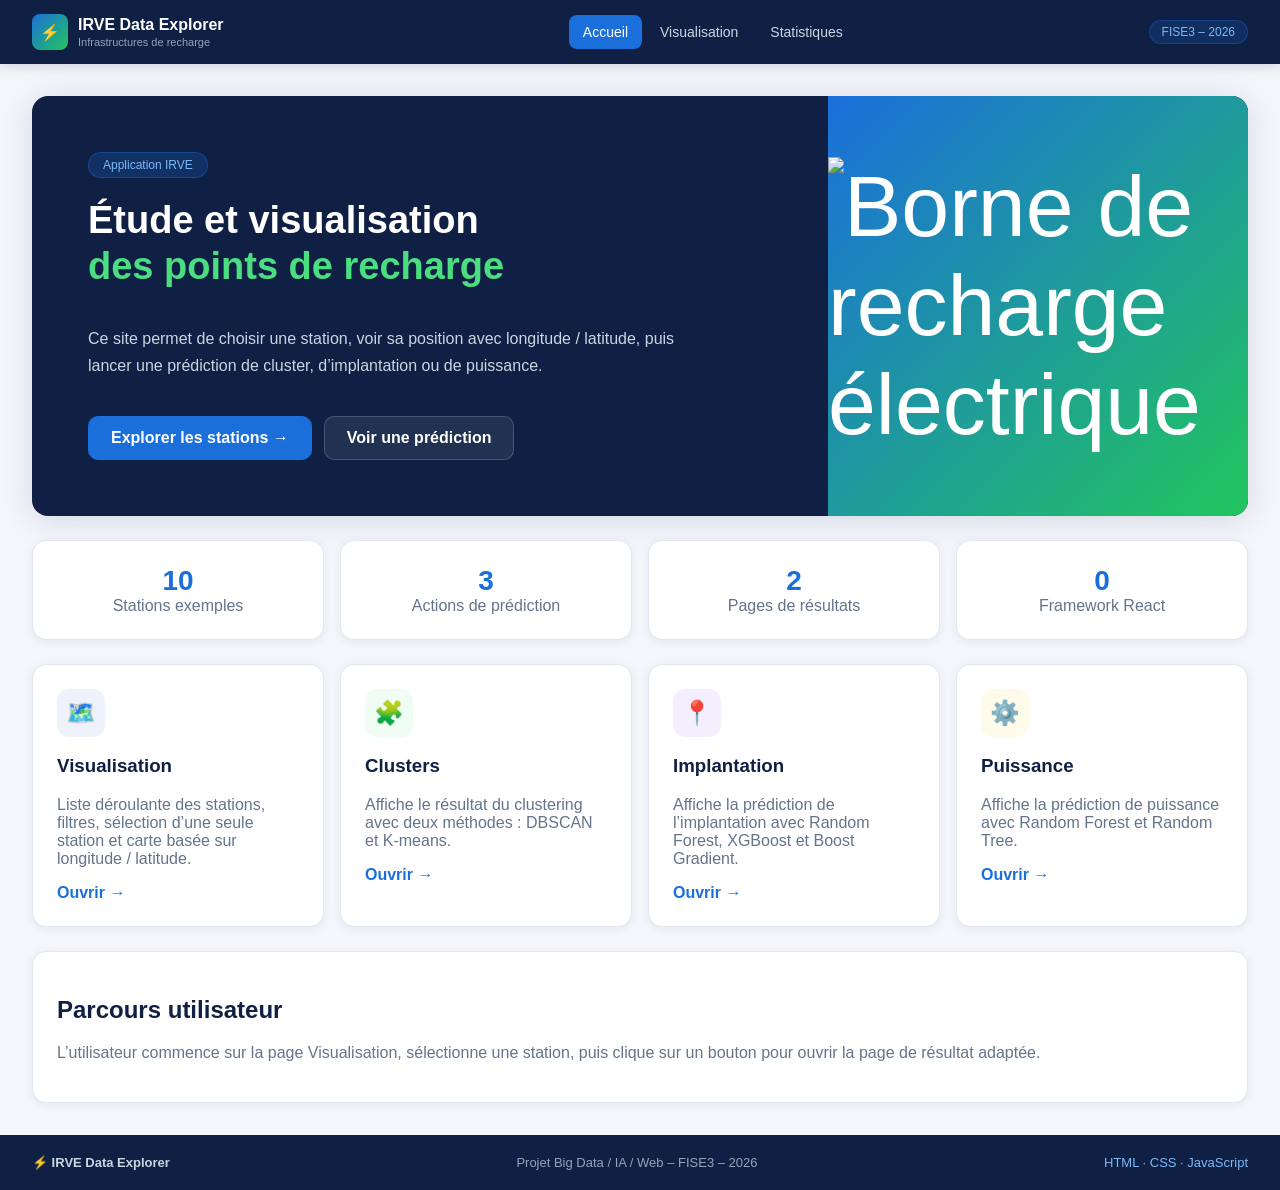
==== index.html @ 51cb9d30 "Add files to git" ====
<!DOCTYPE html>
<html lang="fr">

<head>
  <meta charset="UTF-8">
  <meta name="viewport" content="width=device-width, initial-scale=1.0">
  <title>Accueil - IRVE Data Explorer</title>
  <link rel="stylesheet" href="assets/css/style.css">
</head>

<body>
  <header class="site-header">
    <div class="header-inner">
      <a class="logo" href="index.html">
        <span class="logo-icon">⚡</span>
        <span>
          <strong>IRVE Data Explorer</strong>
          <small>Infrastructures de recharge</small>
        </span>
      </a>

      <button class="menu-button" id="menuButton" type="button">☰</button>

      <nav class="nav" id="mainNav">
        <a class="active" href="index.html">Accueil</a>
        <a href="visualisation.html">Visualisation</a>
        <a href="stats.html">Statistiques</a>
      </nav>

      <span class="header-badge">FISE3 – 2026</span>
    </div>
  </header>

  <main class="container">
    <section class="hero">
      <div class="hero-text">
        <span class="pill">Application IRVE</span>
        <h1>Étude et visualisation<br><span>des points de recharge</span></h1>
        <p>
          Ce site permet de choisir une station, voir sa position avec longitude / latitude,
          puis lancer une prédiction de cluster, d’implantation ou de puissance.
        </p>
        <div class="hero-actions">
          <a class="btn primary" href="visualisation.html">Explorer les stations →</a>
          <a class="btn secondary" href="prediction.html">Voir une prédiction</a>
        </div>
      </div>
      <div class="hero-image">
        <img src="https://images.unsplash.com/photo-1760538978585-f82dc257ec15?w=900&h=500&fit=crop&auto=format"
          alt="Borne de recharge électrique">
      </div>
    </section>

    <section class="stats-grid">
      <div class="stat-card"><strong>10</strong><span>Stations exemples</span></div>
      <div class="stat-card"><strong>3</strong><span>Actions de prédiction</span></div>
      <div class="stat-card"><strong>2</strong><span>Pages de résultats</span></div>
      <div class="stat-card"><strong>0</strong><span>Framework React</span></div>
    </section>

    <section class="cards-grid">
      <article class="feature-card blue">
        <div class="feature-icon">🗺️</div>
        <h3>Visualisation</h3>
        <p>Liste déroulante des stations, filtres, sélection d’une seule station et carte basée sur longitude /
          latitude.</p>
        <a href="visualisation.html">Ouvrir →</a>
      </article>

      <article class="feature-card green">
        <div class="feature-icon">🧩</div>
        <h3>Clusters</h3>
        <p>Affiche le résultat du clustering avec deux méthodes : DBSCAN et K-means.</p>
        <a href="cluster.html">Ouvrir →</a>
      </article>

      <article class="feature-card purple">
        <div class="feature-icon">📍</div>
        <h3>Implantation</h3>
        <p>Affiche la prédiction de l’implantation avec Random Forest, XGBoost et Boost Gradient.</p>
        <a href="prediction.html?type=implantation">Ouvrir →</a>
      </article>

      <article class="feature-card orange">
        <div class="feature-icon">⚙️</div>
        <h3>Puissance</h3>
        <p>Affiche la prédiction de puissance avec Random Forest et Random Tree.</p>
        <a href="prediction.html?type=puissance">Ouvrir →</a>
      </article>
    </section>

    <section class="info-box">
      <h2>Parcours utilisateur</h2>
      <p>
        L’utilisateur commence sur la page Visualisation, sélectionne une station,
        puis clique sur un bouton pour ouvrir la page de résultat adaptée.
      </p>
    </section>
  </main>

  <footer class="site-footer">
    <div class="footer-inner">
      <span><strong>⚡ IRVE Data Explorer</strong></span>
      <span>Projet Big Data / IA / Web – FISE3 – 2026</span>
      <span class="footer-tags">HTML · CSS · JavaScript</span>
    </div>
  </footer>

  <script src="assets/js/data.js"></script>
  <script src="assets/js/script.js"></script>
</body>

</html>
---- assets/css/style.css ----
/*
  Projet IRVE sans React et sans framework.
  Niveau débutant / moyen : HTML + CSS + JavaScript classique.
*/

:root {
  --dark: #0F2044;
  --blue: #1B6FDB;
  --green: #22C55E;
  --orange: #F59E0B;
  --purple: #8B5CF6;
  --red: #EF4444;
  --background: #F4F6FB;
  --text: #0F2044;
  --muted: #64748B;
  --border: #E2E8F0;
  --card: #FFFFFF;
}

* {
  box-sizing: border-box;
}

body {
  margin: 0;
  font-family: Arial, Helvetica, sans-serif;
  background: var(--background);
  color: var(--text);
}

a {
  text-decoration: none;
  color: inherit;
}

.site-header {
  background: var(--dark);
  color: white;
  position: sticky;
  top: 0;
  z-index: 100;
  box-shadow: 0 2px 12px rgba(15, 32, 68, 0.18);
}

.header-inner {
  max-width: 1440px;
  margin: auto;
  min-height: 64px;
  padding: 0 32px;
  display: flex;
  align-items: center;
  gap: 24px;
}

.logo {
  display: flex;
  align-items: center;
  gap: 10px;
  min-width: 245px;
}

.logo-icon {
  width: 36px;
  height: 36px;
  border-radius: 8px;
  background: linear-gradient(135deg, var(--blue), var(--green));
  display: flex;
  align-items: center;
  justify-content: center;
}

.logo small {
  display: block;
  color: #94A3B8;
  font-size: 11px;
  margin-top: 2px;
}

.nav {
  flex: 1;
  display: flex;
  justify-content: center;
  gap: 4px;
}

.nav a {
  padding: 9px 14px;
  border-radius: 8px;
  color: #CBD5E1;
  font-size: 14px;
}

.nav a:hover,
.nav a.active {
  background: var(--blue);
  color: white;
}

.header-badge {
  background: rgba(27, 111, 219, 0.18);
  color: #7DB8F7;
  border: 1px solid rgba(27, 111, 219, 0.35);
  border-radius: 20px;
  padding: 4px 12px;
  font-size: 12px;
  white-space: nowrap;
}

.menu-button {
  display: none;
  border: none;
  background: var(--blue);
  color: white;
  padding: 8px 12px;
  border-radius: 8px;
  cursor: pointer;
}

.container {
  max-width: 1440px;
  margin: auto;
  padding: 32px;
  min-height: calc(100vh - 128px);
}

.site-footer {
  background: var(--dark);
  color: #94A3B8;
  padding: 20px 32px;
}

.footer-inner {
  max-width: 1440px;
  margin: auto;
  display: flex;
  justify-content: space-between;
  align-items: center;
  gap: 16px;
  font-size: 13px;
}

.footer-inner strong {
  color: #CBD5E1;
}

.footer-tags {
  color: #7DB8F7;
}

.hero {
  background: var(--dark);
  border-radius: 16px;
  overflow: hidden;
  display: grid;
  grid-template-columns: 1fr 420px;
  min-height: 370px;
  box-shadow: 0 4px 32px rgba(15, 32, 68, 0.14);
}

.hero-text {
  padding: 56px;
  display: flex;
  flex-direction: column;
  justify-content: center;
  gap: 20px;
}

.pill {
  display: inline-block;
  width: fit-content;
  color: #7DB8F7;
  background: rgba(27, 111, 219, 0.22);
  border: 1px solid rgba(27, 111, 219, 0.4);
  border-radius: 20px;
  padding: 5px 14px;
  font-size: 12px;
}

.hero h1 {
  margin: 0;
  color: white;
  font-size: 38px;
  line-height: 1.2;
}

.hero h1 span {
  color: #4ADE80;
}

.hero p {
  color: #CBD5E1;
  line-height: 1.7;
  max-width: 620px;
}

.hero-image {
  background: linear-gradient(135deg, #1B6FDB, #22C55E);
  display: flex;
  align-items: center;
  justify-content: center;
  color: white;
  font-size: 86px;
}

.hero-actions {
  display: flex;
  gap: 12px;
  flex-wrap: wrap;
}

.btn {
  display: inline-block;
  border: 1px solid var(--border);
  border-radius: 10px;
  padding: 12px 22px;
  font-weight: bold;
  cursor: pointer;
  background: white;
  text-align: center;
}

.btn.primary {
  background: var(--blue);
  color: white;
  border-color: var(--blue);
}

.btn.secondary {
  background: rgba(255, 255, 255, 0.08);
  color: white;
  border-color: rgba(255, 255, 255, 0.18);
}

.btn.small {
  padding: 9px 14px;
  color: var(--text);
  background: #F8FAFC;
}

.btn.small:hover,
.btn.small.active {
  background: var(--blue);
  color: white;
  border-color: var(--blue);
}

.stats-grid,
.cards-grid,
.result-grid,
.kpi-grid {
  display: grid;
  gap: 16px;
}

.stats-grid,
.cards-grid {
  grid-template-columns: repeat(4, 1fr);
  margin-top: 24px;
}

.stat-card,
.feature-card,
.panel,
.info-box,
.result-card,
.method-card,
.sub-panel {
  background: white;
  border: 1px solid var(--border);
  border-radius: 14px;
  box-shadow: 0 2px 10px rgba(15, 32, 68, 0.07);
}

.stat-card {
  padding: 24px;
  text-align: center;
}

.stat-card strong {
  display: block;
  font-size: 28px;
  color: var(--blue);
}

.stat-card span,
.feature-card p,
.page-heading p,
.panel-note,
.info-box p,
.result-card p,
.method-card p,
.method-card small,
.sub-panel p {
  color: var(--muted);
}

.section-title {
  margin: 40px 0 18px;
  text-align: center;
}

.section-title h2,
.page-heading h1 {
  margin: 0;
}

.feature-card {
  padding: 24px;
}

.feature-icon {
  width: 48px;
  height: 48px;
  display: flex;
  align-items: center;
  justify-content: center;
  font-size: 24px;
  border-radius: 12px;
  margin-bottom: 16px;
}

.feature-card.blue .feature-icon { background: #EEF3FB; color: var(--blue); }
.feature-card.green .feature-icon { background: #F0FDF4; color: var(--green); }
.feature-card.orange .feature-icon { background: #FFFBEB; color: var(--orange); }
.feature-card.purple .feature-icon { background: #F3EFFE; color: var(--purple); }

.feature-card a {
  color: var(--blue);
  font-weight: bold;
}

.info-box {
  padding: 24px;
  margin-top: 24px;
}

.page-heading {
  margin-bottom: 24px;
}

select,
input {
  border: 1px solid var(--border);
  border-radius: 8px;
  padding: 10px 12px;
  background: #F8FAFC;
  color: var(--text);
  font-size: 14px;
}

.filter-bar {
  background: white;
  border: 1px solid var(--border);
  border-radius: 12px;
  padding: 16px;
  display: flex;
  gap: 12px;
  margin-bottom: 20px;
}

.filter-bar input {
  flex: 1;
}

.two-columns,
.visualisation-layout,
.page-layout {
  display: grid;
  grid-template-columns: 1fr 1fr;
  gap: 20px;
}

.panel {
  padding: 20px;
}

.panel-header {
  display: flex;
  justify-content: space-between;
  align-items: flex-start;
  gap: 16px;
  margin-bottom: 16px;
}

.panel h2,
.panel-header h2 {
  margin: 0 0 8px;
  font-size: 18px;
}

.panel-header h2 {
  margin: 0 0 4px;
}

.panel-note {
  margin: 0;
  font-size: 13px;
}

.badge {
  display: inline-block;
  padding: 4px 8px;
  border-radius: 999px;
  font-size: 12px;
  font-weight: bold;
}

.badge.blue { background: #EEF3FB; color: var(--blue); }
.badge.green { background: #F0FDF4; color: #16A34A; }
.badge.orange { background: #FFF5E9; color: #D97706; }
.badge.purple { background: #F3EFFE; color: #7C3AED; }
.badge.dark { background: #E2E8F0; color: var(--dark); }

.station-list {
  display: grid;
  gap: 10px;
  max-height: 455px;
  overflow-y: auto;
  padding-right: 6px;
}

.station-choice {
  display: flex;
  gap: 12px;
  align-items: flex-start;
  padding: 12px;
  border: 1px solid var(--border);
  border-radius: 12px;
  background: #F8FAFC;
  cursor: pointer;
}

.station-choice:hover,
.station-choice.selected {
  border-color: var(--blue);
  background: #EEF3FB;
}

.station-choice input {
  margin-top: 6px;
}

.station-content {
  display: grid;
  gap: 6px;
}

.station-content small {
  color: var(--muted);
}

.prediction-actions {
  display: grid;
  grid-template-columns: repeat(3, 1fr);
  gap: 10px;
  margin-top: 16px;
}

.map-zone {
  min-height: 610px;
}

.leaflet-map {
  height: 520px;
  width: 100%;
  border-radius: 12px;
  border: 1px solid #EEF2F7;
  overflow: hidden;
  background: #EEF3FB;
}

.leaflet-popup-content {
  font-family: Arial, Helvetica, sans-serif;
  font-size: 13px;
  color: var(--text);
}

.leaflet-popup-content strong {
  color: var(--dark);
}

.leaflet-popup-content p {
  margin: 6px 0;
}

.leaflet-popup-content ul {
  margin: 8px 0 0;
  padding-left: 18px;
}

.france-map {
  position: relative;
  min-height: 520px;
  background: linear-gradient(180deg, #F8FAFC, #EEF3FB);
  border-radius: 12px;
  overflow: hidden;
  border: 1px solid #EEF2F7;
}

.map-shape {
  position: absolute;
  top: 10%;
  left: 16%;
  width: 68%;
  height: 80%;
  background: #DDE8F8;
  clip-path: polygon(49% 0%, 66% 8%, 76% 22%, 91% 35%, 84% 54%, 92% 70%, 71% 89%, 52% 100%, 34% 91%, 18% 78%, 10% 55%, 0% 39%, 17% 22%, 28% 7%);
  border: 3px solid white;
  box-shadow: inset 0 0 0 1px rgba(27, 111, 219, 0.12);
}

.map-marker {
  position: absolute;
  transform: translate(-50%, -50%);
  border: 2px solid white;
  background: var(--blue);
  color: white;
  border-radius: 999px;
  width: 28px;
  height: 28px;
  cursor: pointer;
  box-shadow: 0 4px 10px rgba(27, 111, 219, 0.35);
  font-size: 13px;
}

.map-marker:hover,
.map-marker.selected {
  background: var(--orange);
  transform: translate(-50%, -50%) scale(1.15);
}

.map-popup {
  display: none;
  position: absolute;
  right: 16px;
  bottom: 16px;
  width: 280px;
  background: white;
  border: 1px solid var(--border);
  border-radius: 12px;
  padding: 16px;
  box-shadow: 0 10px 30px rgba(15, 32, 68, 0.2);
  z-index: 10;
}

.map-popup.show {
  display: block;
}

.map-popup h3 {
  margin: 0 24px 6px 0;
}

.map-popup p,
.map-popup li {
  font-size: 13px;
  color: var(--muted);
}

.map-popup ul {
  padding-left: 18px;
  margin-bottom: 0;
}

#closePopup {
  position: absolute;
  top: 8px;
  right: 8px;
  border: none;
  background: #F1F5F9;
  border-radius: 50%;
  width: 24px;
  height: 24px;
  cursor: pointer;
}

.map-legend {
  display: flex;
  gap: 12px;
  flex-wrap: wrap;
  margin-top: 12px;
  color: var(--muted);
  font-size: 13px;
}

.method-card,
.sub-panel,
.result-card {
  padding: 20px;
}

.method-card h3,
.sub-panel h3,
.result-card h3 {
  margin-top: 0;
}

.method-card strong {
  display: block;
  color: var(--blue);
  font-size: 22px;
  margin: 12px 0 6px;
}

.method-card.green strong { color: var(--green); }
.method-card.orange strong { color: var(--orange); }
.method-card.purple strong { color: var(--purple); }

.result-grid.two-cards {
  grid-template-columns: repeat(2, 1fr);
}

.method-list,
.score-list,
.station-summary {
  display: grid;
  gap: 12px;
}

.method-list div,
.score-list p,
.station-summary p {
  margin: 0;
  display: flex;
  justify-content: space-between;
  align-items: center;
  gap: 12px;
  border-bottom: 1px solid #EEF2F7;
  padding-bottom: 10px;
}

.method-list span,
.score-list span,
.station-summary span {
  color: var(--muted);
}

.main-result {
  background: #EEF3FB;
  border-radius: 14px;
  padding: 24px;
  text-align: center;
  margin-bottom: 16px;
}

.main-result strong {
  display: block;
  color: var(--blue);
  font-size: 30px;
  margin-top: 8px;
}

.note-simple {
  margin-top: 16px;
  padding: 14px;
  background: #F8FAFC;
  border: 1px solid var(--border);
  border-radius: 10px;
  color: var(--muted);
  font-size: 13px;
}

@media (max-width: 1050px) {
  .hero,
  .two-columns,
  .visualisation-layout,
  .page-layout,
  .result-grid.two-cards {
    grid-template-columns: 1fr;
  }

  .stats-grid,
  .cards-grid {
    grid-template-columns: repeat(2, 1fr);
  }

  .hero-image {
    display: none;
  }

  .footer-inner {
    flex-direction: column;
    text-align: center;
  }
}

@media (max-width: 780px) {
  .header-inner {
    padding: 12px 16px;
    flex-wrap: wrap;
  }

  .menu-button {
    display: block;
    margin-left: auto;
  }

  .nav {
    display: none;
    width: 100%;
    flex-direction: column;
    order: 4;
  }

  .nav.open {
    display: flex;
  }

  .header-badge {
    display: none;
  }

  .container {
    padding: 20px 16px;
  }

  .hero-text {
    padding: 32px 24px;
  }

  .hero h1 {
    font-size: 30px;
  }

  .filter-bar,
  .prediction-actions {
    grid-template-columns: 1fr;
    flex-direction: column;
  }

  .filter-bar input,
  .filter-bar select,
  .filter-bar button,
  .prediction-actions .btn {
    width: 100%;
  }

  .stats-grid,
  .cards-grid {
    grid-template-columns: 1fr;
  }
}

/* Page stats.html : statistiques simples par département */
.stats-filter-bar {
  align-items: end;
}

.simple-label {
  display: grid;
  gap: 6px;
  font-weight: bold;
  color: var(--text);
  min-width: 260px;
}

.stats-kpi-grid {
  display: grid;
  grid-template-columns: repeat(6, 1fr);
  gap: 16px;
  margin-bottom: 20px;
}

.stats-kpi-grid .stat-card {
  padding: 18px;
}

.stats-kpi-grid .stat-card strong {
  font-size: 24px;
}

.stats-panel-grid {
  display: grid;
  grid-template-columns: 1.4fr 1fr;
  gap: 20px;
  margin-top: 20px;
}

.bottom-panels {
  grid-template-columns: 1fr 1fr;
}

.simple-bars {
  display: grid;
  gap: 12px;
}

.stat-bar-row {
  display: grid;
  grid-template-columns: 170px 1fr 70px;
  align-items: center;
  gap: 12px;
  font-size: 13px;
}

.stat-bar-name {
  font-weight: bold;
  white-space: nowrap;
  overflow: hidden;
  text-overflow: ellipsis;
}

.stat-bar-track,
.progress-track {
  height: 12px;
  background: #EEF2F7;
  border-radius: 999px;
  overflow: hidden;
}

.stat-bar-fill,
.progress-fill {
  display: block;
  height: 100%;
  background: var(--blue);
  border-radius: 999px;
}

.progress-list {
  display: grid;
  gap: 14px;
}

.progress-row {
  display: grid;
  grid-template-columns: 120px 1fr 60px;
  align-items: center;
  gap: 12px;
  font-size: 13px;
}

.progress-row strong {
  color: var(--text);
}

.progress-fill.green { background: var(--green); }
.progress-fill.orange { background: var(--orange); }
.progress-fill.purple { background: var(--purple); }

.big-summary strong {
  text-align: right;
}

.stats-table-panel {
  margin-top: 20px;
}

.table-wrapper {
  overflow-x: auto;
}

.stats-table {
  width: 100%;
  border-collapse: collapse;
  font-size: 13px;
}

.stats-table th,
.stats-table td {
  padding: 12px 10px;
  border-bottom: 1px solid #EEF2F7;
  text-align: left;
  white-space: nowrap;
}

.stats-table th {
  color: var(--muted);
  background: #F8FAFC;
}

@media (max-width: 1050px) {
  .stats-kpi-grid {
    grid-template-columns: repeat(3, 1fr);
  }

  .stats-panel-grid,
  .bottom-panels {
    grid-template-columns: 1fr;
  }
}

@media (max-width: 780px) {
  .stats-kpi-grid {
    grid-template-columns: 1fr;
  }

  .simple-label {
    min-width: 100%;
  }

  .stat-bar-row,
  .progress-row {
    grid-template-columns: 1fr;
  }
}
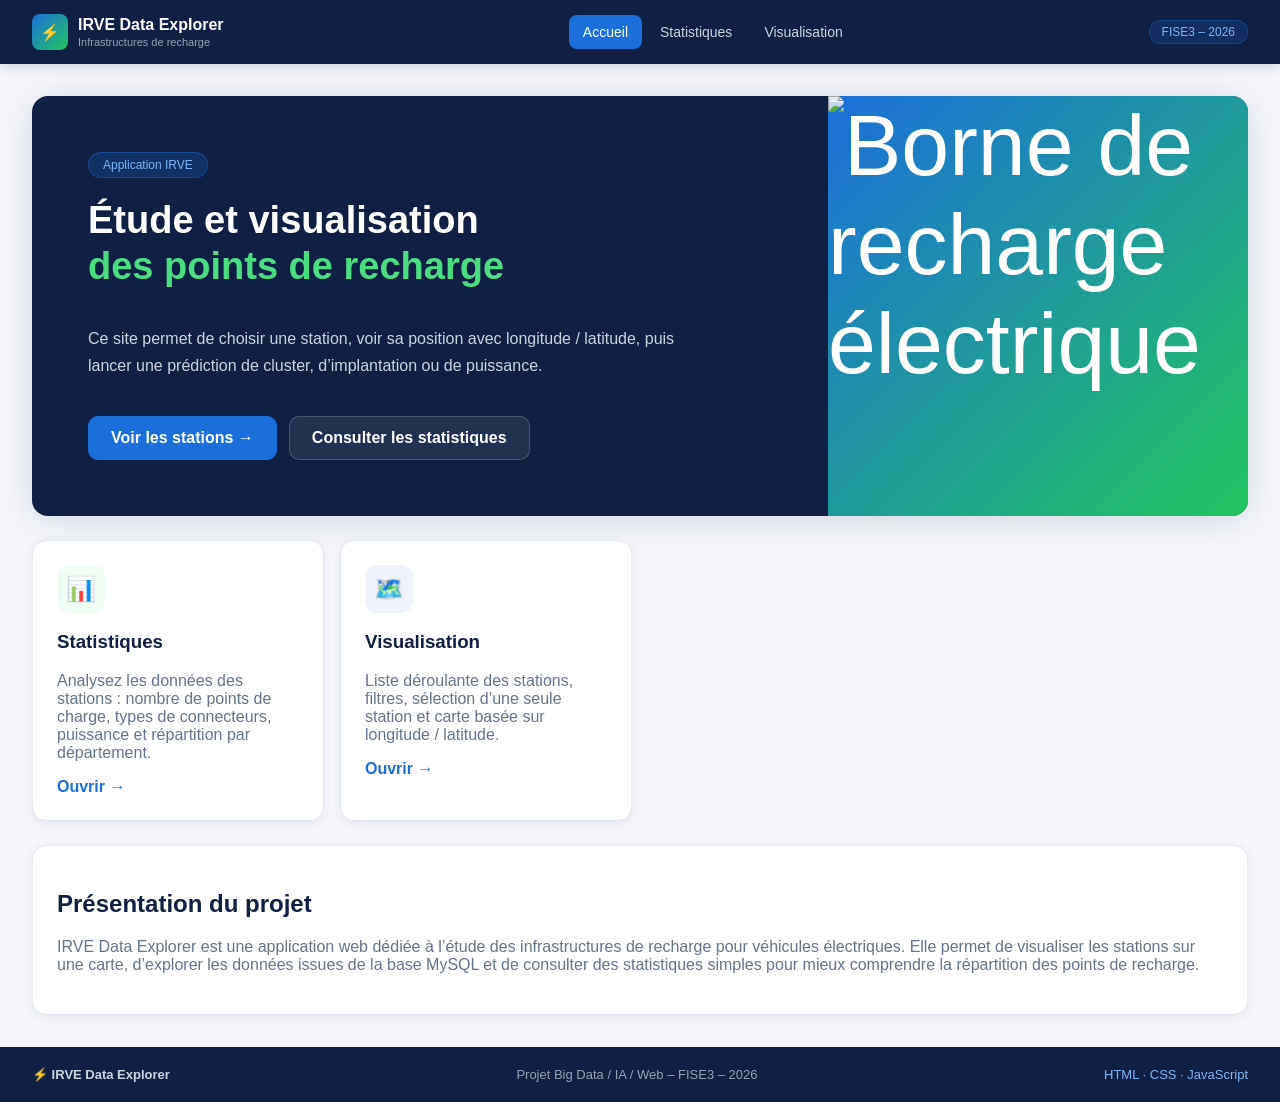
==== commit 2e446f04: "encore modif" ====
--- a/index.html
+++ b/index.html
@@ -23,8 +23,8 @@
 
       <nav class="nav" id="mainNav">
         <a class="active" href="index.html">Accueil</a>
+        <a href="stats.html">Statistiques</a>
         <a href="visualisation.html">Visualisation</a>
-        <a href="stats.html">Statistiques</a>
       </nav>
 
       <span class="header-badge">FISE3 – 2026</span>
@@ -41,8 +41,8 @@
           puis lancer une prédiction de cluster, d’implantation ou de puissance.
         </p>
         <div class="hero-actions">
-          <a class="btn primary" href="visualisation.html">Explorer les stations →</a>
-          <a class="btn secondary" href="prediction.html">Voir une prédiction</a>
+          <a class="btn primary" href="visualisation.html">Voir les stations →</a>
+          <a class="btn secondary" href="stats.html">Consulter les statistiques</a>
         </div>
       </div>
       <div class="hero-image">
@@ -51,14 +51,17 @@
       </div>
     </section>
 
-    <section class="stats-grid">
-      <div class="stat-card"><strong>10</strong><span>Stations exemples</span></div>
-      <div class="stat-card"><strong>3</strong><span>Actions de prédiction</span></div>
-      <div class="stat-card"><strong>2</strong><span>Pages de résultats</span></div>
-      <div class="stat-card"><strong>0</strong><span>Framework React</span></div>
-    </section>
-
     <section class="cards-grid">
+      <article class="feature-card green">
+        <div class="feature-icon">📊</div>
+        <h3>Statistiques</h3>
+        <p>
+          Analysez les données des stations : nombre de points de charge,
+          types de connecteurs, puissance et répartition par département.
+        </p>
+        <a href="stats.html">Ouvrir →</a>
+      </article>
+      
       <article class="feature-card blue">
         <div class="feature-icon">🗺️</div>
         <h3>Visualisation</h3>
@@ -66,34 +69,15 @@
           latitude.</p>
         <a href="visualisation.html">Ouvrir →</a>
       </article>
-
-      <article class="feature-card green">
-        <div class="feature-icon">🧩</div>
-        <h3>Clusters</h3>
-        <p>Affiche le résultat du clustering avec deux méthodes : DBSCAN et K-means.</p>
-        <a href="cluster.html">Ouvrir →</a>
-      </article>
-
-      <article class="feature-card purple">
-        <div class="feature-icon">📍</div>
-        <h3>Implantation</h3>
-        <p>Affiche la prédiction de l’implantation avec Random Forest, XGBoost et Boost Gradient.</p>
-        <a href="prediction.html?type=implantation">Ouvrir →</a>
-      </article>
-
-      <article class="feature-card orange">
-        <div class="feature-icon">⚙️</div>
-        <h3>Puissance</h3>
-        <p>Affiche la prédiction de puissance avec Random Forest et Random Tree.</p>
-        <a href="prediction.html?type=puissance">Ouvrir →</a>
-      </article>
     </section>
 
     <section class="info-box">
-      <h2>Parcours utilisateur</h2>
+      <h2>Présentation du projet</h2>
       <p>
-        L’utilisateur commence sur la page Visualisation, sélectionne une station,
-        puis clique sur un bouton pour ouvrir la page de résultat adaptée.
+        IRVE Data Explorer est une application web dédiée à l’étude des infrastructures
+        de recharge pour véhicules électriques. Elle permet de visualiser les stations
+        sur une carte, d’explorer les données issues de la base MySQL et de consulter
+        des statistiques simples pour mieux comprendre la répartition des points de recharge.
       </p>
     </section>
   </main>
--- a/assets/css/style.css
+++ b/assets/css/style.css
@@ -1,6 +1,7 @@
 /*
   Projet IRVE sans React et sans framework.
-  Niveau débutant / moyen : HTML + CSS + JavaScript classique.
+  HTML + CSS + JavaScript classique.
+  Version nettoyée : doublons supprimés.
 */
 
 :root {
@@ -33,6 +34,8 @@
   color: inherit;
 }
 
+/* ===== Header / Footer ===== */
+
 .site-header {
   background: var(--dark);
   color: white;
@@ -42,9 +45,13 @@
   box-shadow: 0 2px 12px rgba(15, 32, 68, 0.18);
 }
 
-.header-inner {
+.header-inner,
+.footer-inner {
   max-width: 1440px;
   margin: auto;
+}
+
+.header-inner {
   min-height: 64px;
   padding: 0 32px;
   display: flex;
@@ -116,6 +123,30 @@
   cursor: pointer;
 }
 
+.site-footer {
+  background: var(--dark);
+  color: #94A3B8;
+  padding: 20px 32px;
+}
+
+.footer-inner {
+  display: flex;
+  justify-content: space-between;
+  align-items: center;
+  gap: 16px;
+  font-size: 13px;
+}
+
+.footer-inner strong {
+  color: #CBD5E1;
+}
+
+.footer-tags {
+  color: #7DB8F7;
+}
+
+/* ===== Layout général ===== */
+
 .container {
   max-width: 1440px;
   margin: auto;
@@ -123,29 +154,83 @@
   min-height: calc(100vh - 128px);
 }
 
-.site-footer {
-  background: var(--dark);
-  color: #94A3B8;
-  padding: 20px 32px;
-}
-
-.footer-inner {
-  max-width: 1440px;
-  margin: auto;
+.page-heading {
+  margin-bottom: 24px;
+}
+
+.page-heading h1,
+.section-title h2 {
+  margin: 0;
+}
+
+.page-heading p,
+.panel-note,
+.info-box p,
+.feature-card p,
+.result-card p,
+.method-card p,
+.method-card small,
+.sub-panel p {
+  color: var(--muted);
+}
+
+.two-columns,
+.visualisation-layout,
+.page-layout,
+.stats-panel-grid,
+.bottom-panels {
+  display: grid;
+  gap: 20px;
+}
+
+.two-columns,
+.visualisation-layout,
+.page-layout {
+  grid-template-columns: 1fr 1fr;
+}
+
+.panel,
+.info-box,
+.stat-card,
+.feature-card,
+.result-card,
+.method-card,
+.sub-panel {
+  background: white;
+  border: 1px solid var(--border);
+  border-radius: 14px;
+  box-shadow: 0 2px 10px rgba(15, 32, 68, 0.07);
+}
+
+.panel {
+  padding: 20px;
+}
+
+.info-box {
+  padding: 24px;
+  margin-top: 24px;
+}
+
+.panel-header {
   display: flex;
   justify-content: space-between;
-  align-items: center;
+  align-items: flex-start;
   gap: 16px;
+  margin-bottom: 16px;
+}
+
+.panel h2,
+.panel-header h2 {
+  margin: 0 0 4px;
+  font-size: 18px;
+}
+
+.panel-note {
+  margin: 0;
   font-size: 13px;
 }
 
-.footer-inner strong {
-  color: #CBD5E1;
-}
-
-.footer-tags {
-  color: #7DB8F7;
-}
+/* ===== Hero accueil ===== */
 
 .hero {
   background: var(--dark);
@@ -194,7 +279,7 @@
 }
 
 .hero-image {
-  background: linear-gradient(135deg, #1B6FDB, #22C55E);
+  background: linear-gradient(135deg, var(--blue), var(--green));
   display: flex;
   align-items: center;
   justify-content: center;
@@ -202,11 +287,19 @@
   font-size: 86px;
 }
 
+.hero-image img {
+  width: 100%;
+  height: 100%;
+  object-fit: cover;
+}
+
 .hero-actions {
   display: flex;
   gap: 12px;
   flex-wrap: wrap;
 }
+
+/* ===== Boutons / Badges ===== */
 
 .btn {
   display: inline-block;
@@ -244,64 +337,41 @@
   border-color: var(--blue);
 }
 
+.badge {
+  display: inline-block;
+  padding: 4px 8px;
+  border-radius: 999px;
+  font-size: 12px;
+  font-weight: bold;
+}
+
+.badge.blue { background: #EEF3FB; color: var(--blue); }
+.badge.green { background: #F0FDF4; color: #16A34A; }
+.badge.orange { background: #FFF5E9; color: #D97706; }
+.badge.purple { background: #F3EFFE; color: #7C3AED; }
+.badge.dark { background: #E2E8F0; color: var(--dark); }
+
+/* ===== Cartes accueil ===== */
+
+.cards-grid,
 .stats-grid,
-.cards-grid,
 .result-grid,
 .kpi-grid {
   display: grid;
   gap: 16px;
 }
 
-.stats-grid,
-.cards-grid {
+.cards-grid,
+.stats-grid {
   grid-template-columns: repeat(4, 1fr);
   margin-top: 24px;
 }
 
-.stat-card,
-.feature-card,
-.panel,
-.info-box,
-.result-card,
-.method-card,
-.sub-panel {
-  background: white;
-  border: 1px solid var(--border);
-  border-radius: 14px;
-  box-shadow: 0 2px 10px rgba(15, 32, 68, 0.07);
-}
-
-.stat-card {
-  padding: 24px;
-  text-align: center;
-}
-
-.stat-card strong {
-  display: block;
-  font-size: 28px;
-  color: var(--blue);
-}
-
-.stat-card span,
-.feature-card p,
-.page-heading p,
-.panel-note,
-.info-box p,
-.result-card p,
-.method-card p,
-.method-card small,
-.sub-panel p {
-  color: var(--muted);
-}
-
-.section-title {
-  margin: 40px 0 18px;
-  text-align: center;
-}
-
-.section-title h2,
-.page-heading h1 {
-  margin: 0;
+.home-two-cards {
+  grid-template-columns: repeat(2, 1fr);
+  max-width: 760px;
+  margin-left: auto;
+  margin-right: auto;
 }
 
 .feature-card {
@@ -329,14 +399,7 @@
   font-weight: bold;
 }
 
-.info-box {
-  padding: 24px;
-  margin-top: 24px;
-}
-
-.page-heading {
-  margin-bottom: 24px;
-}
+/* ===== Formulaires / Filtres ===== */
 
 select,
 input {
@@ -362,91 +425,114 @@
   flex: 1;
 }
 
-.two-columns,
-.visualisation-layout,
-.page-layout {
+.simple-label {
   display: grid;
-  grid-template-columns: 1fr 1fr;
-  gap: 20px;
-}
-
-.panel {
-  padding: 20px;
-}
-
-.panel-header {
-  display: flex;
-  justify-content: space-between;
-  align-items: flex-start;
-  gap: 16px;
-  margin-bottom: 16px;
-}
-
-.panel h2,
-.panel-header h2 {
-  margin: 0 0 8px;
-  font-size: 18px;
-}
-
-.panel-header h2 {
-  margin: 0 0 4px;
-}
-
-.panel-note {
-  margin: 0;
-  font-size: 13px;
-}
-
-.badge {
-  display: inline-block;
-  padding: 4px 8px;
-  border-radius: 999px;
-  font-size: 12px;
+  gap: 6px;
   font-weight: bold;
-}
-
-.badge.blue { background: #EEF3FB; color: var(--blue); }
-.badge.green { background: #F0FDF4; color: #16A34A; }
-.badge.orange { background: #FFF5E9; color: #D97706; }
-.badge.purple { background: #F3EFFE; color: #7C3AED; }
-.badge.dark { background: #E2E8F0; color: var(--dark); }
+  color: var(--text);
+  min-width: 260px;
+}
+
+/* ===== Visualisation : tableau + carte ===== */
 
 .station-list {
-  display: grid;
-  gap: 10px;
-  max-height: 455px;
+  max-height: 520px;
   overflow-y: auto;
   padding-right: 6px;
 }
 
-.station-choice {
-  display: flex;
-  gap: 12px;
-  align-items: flex-start;
-  padding: 12px;
-  border: 1px solid var(--border);
-  border-radius: 12px;
-  background: #F8FAFC;
+.station-list::-webkit-scrollbar {
+  width: 8px;
+}
+
+.station-list::-webkit-scrollbar-thumb {
+  background: #C6D3E7;
+  border-radius: 999px;
+}
+
+.station-table-wrapper {
+  width: 100%;
+  overflow-x: auto;
+  border: 1px solid #DBE7F6;
+  border-radius: 14px;
+  background: white;
+}
+
+.station-table {
+  width: 100%;
+  border-collapse: collapse;
+  font-size: 13px;
+}
+
+.station-table thead {
+  position: sticky;
+  top: 0;
+  z-index: 2;
+  background: #F8FBFF;
+}
+
+.station-table th,
+.station-table td {
+  padding: 12px 10px;
+  border-bottom: 1px solid #EEF2F7;
+  text-align: left;
+  vertical-align: top;
+}
+
+.station-table th {
+  color: var(--muted);
+  font-weight: 700;
+  white-space: nowrap;
+}
+
+.station-table tbody tr {
   cursor: pointer;
-}
-
-.station-choice:hover,
-.station-choice.selected {
-  border-color: var(--blue);
-  background: #EEF3FB;
-}
-
-.station-choice input {
-  margin-top: 6px;
-}
-
-.station-content {
-  display: grid;
-  gap: 6px;
-}
-
-.station-content small {
+  transition: background 0.15s ease;
+}
+
+.station-table tbody tr:hover {
+  background: #EEF5FF;
+}
+
+.station-table tbody tr.selected-row {
+  background: #EAF2FF;
+  outline: 2px solid var(--blue);
+  outline-offset: -2px;
+}
+
+.station-table input[type="radio"] {
+  width: 16px;
+  height: 16px;
+  cursor: pointer;
+}
+
+.station-table strong {
+  display: block;
+  color: var(--dark);
+  margin-bottom: 4px;
+}
+
+.station-table small {
+  display: block;
   color: var(--muted);
+  font-size: 12px;
+  line-height: 1.35;
+  max-width: 220px;
+}
+
+.table-badge {
+  display: inline-block;
+  padding: 5px 9px;
+  border-radius: 999px;
+  background: #EEF4FF;
+  color: #1B4F9C;
+  font-weight: 700;
+  white-space: nowrap;
+}
+
+#resultCount {
+  font-weight: 700;
+  color: var(--dark);
 }
 
 .prediction-actions {
@@ -460,13 +546,15 @@
   min-height: 610px;
 }
 
-.leaflet-map {
+.leaflet-map,
+.cluster-map-frame {
   height: 520px;
   width: 100%;
-  border-radius: 12px;
-  border: 1px solid #EEF2F7;
+  border-radius: 14px;
+  border: 1px solid #DBE7F6;
   overflow: hidden;
-  background: #EEF3FB;
+  background: #F8FBFF;
+  display: block;
 }
 
 .leaflet-popup-content {
@@ -477,101 +565,6 @@
 
 .leaflet-popup-content strong {
   color: var(--dark);
-}
-
-.leaflet-popup-content p {
-  margin: 6px 0;
-}
-
-.leaflet-popup-content ul {
-  margin: 8px 0 0;
-  padding-left: 18px;
-}
-
-.france-map {
-  position: relative;
-  min-height: 520px;
-  background: linear-gradient(180deg, #F8FAFC, #EEF3FB);
-  border-radius: 12px;
-  overflow: hidden;
-  border: 1px solid #EEF2F7;
-}
-
-.map-shape {
-  position: absolute;
-  top: 10%;
-  left: 16%;
-  width: 68%;
-  height: 80%;
-  background: #DDE8F8;
-  clip-path: polygon(49% 0%, 66% 8%, 76% 22%, 91% 35%, 84% 54%, 92% 70%, 71% 89%, 52% 100%, 34% 91%, 18% 78%, 10% 55%, 0% 39%, 17% 22%, 28% 7%);
-  border: 3px solid white;
-  box-shadow: inset 0 0 0 1px rgba(27, 111, 219, 0.12);
-}
-
-.map-marker {
-  position: absolute;
-  transform: translate(-50%, -50%);
-  border: 2px solid white;
-  background: var(--blue);
-  color: white;
-  border-radius: 999px;
-  width: 28px;
-  height: 28px;
-  cursor: pointer;
-  box-shadow: 0 4px 10px rgba(27, 111, 219, 0.35);
-  font-size: 13px;
-}
-
-.map-marker:hover,
-.map-marker.selected {
-  background: var(--orange);
-  transform: translate(-50%, -50%) scale(1.15);
-}
-
-.map-popup {
-  display: none;
-  position: absolute;
-  right: 16px;
-  bottom: 16px;
-  width: 280px;
-  background: white;
-  border: 1px solid var(--border);
-  border-radius: 12px;
-  padding: 16px;
-  box-shadow: 0 10px 30px rgba(15, 32, 68, 0.2);
-  z-index: 10;
-}
-
-.map-popup.show {
-  display: block;
-}
-
-.map-popup h3 {
-  margin: 0 24px 6px 0;
-}
-
-.map-popup p,
-.map-popup li {
-  font-size: 13px;
-  color: var(--muted);
-}
-
-.map-popup ul {
-  padding-left: 18px;
-  margin-bottom: 0;
-}
-
-#closePopup {
-  position: absolute;
-  top: 8px;
-  right: 8px;
-  border: none;
-  background: #F1F5F9;
-  border-radius: 50%;
-  width: 24px;
-  height: 24px;
-  cursor: pointer;
 }
 
 .map-legend {
@@ -583,6 +576,175 @@
   font-size: 13px;
 }
 
+/* ===== Stats ===== */
+
+.stats-filter-bar {
+  align-items: end;
+}
+
+.stats-kpi-grid {
+  display: grid;
+  grid-template-columns: repeat(6, 1fr);
+  gap: 16px;
+  margin-bottom: 20px;
+}
+
+.stat-card {
+  padding: 18px;
+  text-align: center;
+  background: linear-gradient(180deg, #FFFFFF, #F8FBFF);
+  border: 1px solid #DBE7F6;
+  border-radius: 18px;
+  box-shadow: 0 8px 24px rgba(15, 32, 68, 0.06);
+  transition: 0.2s ease;
+}
+
+.stat-card:hover {
+  transform: translateY(-2px);
+  box-shadow: 0 12px 28px rgba(15, 32, 68, 0.10);
+}
+
+.stat-card strong {
+  display: block;
+  color: var(--blue);
+  font-size: 26px;
+}
+
+.stat-card span {
+  color: var(--muted);
+}
+
+.stats-panel-grid {
+  grid-template-columns: 1.4fr 1fr;
+  margin-top: 20px;
+}
+
+.bottom-panels {
+  grid-template-columns: 1fr 1fr;
+}
+
+.stats-table-panel {
+  margin-top: 20px;
+}
+
+.table-wrapper {
+  overflow-x: auto;
+}
+
+.stats-table {
+  width: 100%;
+  border-collapse: collapse;
+  font-size: 13px;
+}
+
+.stats-table th,
+.stats-table td {
+  padding: 12px 10px;
+  border-bottom: 1px solid #EEF2F7;
+  text-align: left;
+  white-space: nowrap;
+}
+
+.stats-table th {
+  color: var(--muted);
+  background: #F8FAFC;
+}
+
+.stats-table tbody tr {
+  cursor: pointer;
+  transition: 0.15s ease;
+}
+
+.stats-table tbody tr:hover {
+  background: #EEF5FF;
+}
+
+.pretty-bar-row {
+  display: grid;
+  grid-template-columns: 170px 1fr 70px;
+  gap: 12px;
+  align-items: center;
+  padding: 12px;
+  border: 1px solid #E4ECF7;
+  border-radius: 14px;
+  background: #F8FBFF;
+  margin-bottom: 10px;
+}
+
+.pretty-bar-info {
+  min-width: 0;
+}
+
+.pretty-bar-info strong {
+  display: block;
+  color: #10234D;
+  font-size: 0.92rem;
+  white-space: nowrap;
+  overflow: hidden;
+  text-overflow: ellipsis;
+}
+
+.pretty-bar-info span {
+  display: block;
+  color: var(--muted);
+  font-size: 0.78rem;
+  margin-top: 3px;
+}
+
+.pretty-bar-track,
+.pretty-progress-track {
+  height: 12px;
+  background: #E9F0FA;
+  border-radius: 999px;
+  overflow: hidden;
+}
+
+.pretty-bar-fill,
+.pretty-progress-fill {
+  display: block;
+  height: 100%;
+  border-radius: 999px;
+  background: linear-gradient(90deg, var(--blue), var(--green));
+}
+
+.pretty-progress-fill.blue {
+  background: linear-gradient(90deg, var(--blue), var(--purple));
+}
+
+.pretty-bar-value {
+  text-align: right;
+  font-weight: 700;
+  color: #10234D;
+  font-size: 0.88rem;
+}
+
+.pretty-progress-row {
+  padding: 14px;
+  border: 1px solid #E4ECF7;
+  border-radius: 14px;
+  background: #F8FBFF;
+  margin-bottom: 12px;
+}
+
+.pretty-progress-top {
+  display: flex;
+  justify-content: space-between;
+  align-items: center;
+  margin-bottom: 8px;
+}
+
+.pretty-progress-top strong {
+  color: #10234D;
+  font-size: 0.92rem;
+}
+
+.pretty-progress-top span {
+  color: var(--blue);
+  font-weight: 700;
+}
+
+/* ===== Pages prédiction / cluster ===== */
+
 .method-card,
 .sub-panel,
 .result-card {
@@ -636,7 +798,8 @@
 }
 
 .main-result {
-  background: #EEF3FB;
+  background: linear-gradient(180deg, #EEF4FF, #F8FBFF);
+  border: 1px solid #DBE7F6;
   border-radius: 14px;
   padding: 24px;
   text-align: center;
@@ -660,17 +823,63 @@
   font-size: 13px;
 }
 
+.cluster-map-panel {
+  margin-top: 0;
+}
+
+.cluster-color-badge {
+  display: inline-block;
+  padding: 7px 12px;
+  border-radius: 999px;
+  background: #EEF4FF;
+  color: #1B4F9C;
+  font-weight: 700;
+  font-size: 13px;
+  white-space: nowrap;
+}
+
+.cluster-result-line {
+  display: flex;
+  justify-content: space-between;
+  align-items: center;
+  gap: 12px;
+  background: #EEF4FF;
+  border: 1px solid #DBE7F6;
+  border-radius: 14px;
+  padding: 14px 16px;
+  margin-bottom: 12px;
+}
+
+.cluster-result-line span {
+  color: var(--muted);
+  font-weight: 700;
+}
+
+.cluster-result-line strong {
+  color: var(--dark);
+  font-size: 22px;
+}
+
+.prediction-proba-panel {
+  margin-top: 16px;
+}
+
+/* ===== Responsive ===== */
+
 @media (max-width: 1050px) {
   .hero,
   .two-columns,
   .visualisation-layout,
   .page-layout,
+  .stats-panel-grid,
+  .bottom-panels,
   .result-grid.two-cards {
     grid-template-columns: 1fr;
   }
 
   .stats-grid,
-  .cards-grid {
+  .cards-grid,
+  .stats-kpi-grid {
     grid-template-columns: repeat(2, 1fr);
   }
 
@@ -681,6 +890,10 @@
   .footer-inner {
     flex-direction: column;
     text-align: center;
+  }
+
+  .station-table {
+    min-width: 720px;
   }
 }
 
@@ -736,160 +949,22 @@
   }
 
   .stats-grid,
-  .cards-grid {
-    grid-template-columns: 1fr;
-  }
-}
-
-/* Page stats.html : statistiques simples par département */
-.stats-filter-bar {
-  align-items: end;
-}
-
-.simple-label {
-  display: grid;
-  gap: 6px;
-  font-weight: bold;
-  color: var(--text);
-  min-width: 260px;
-}
-
-.stats-kpi-grid {
-  display: grid;
-  grid-template-columns: repeat(6, 1fr);
-  gap: 16px;
-  margin-bottom: 20px;
-}
-
-.stats-kpi-grid .stat-card {
-  padding: 18px;
-}
-
-.stats-kpi-grid .stat-card strong {
-  font-size: 24px;
-}
-
-.stats-panel-grid {
-  display: grid;
-  grid-template-columns: 1.4fr 1fr;
-  gap: 20px;
-  margin-top: 20px;
-}
-
-.bottom-panels {
-  grid-template-columns: 1fr 1fr;
-}
-
-.simple-bars {
-  display: grid;
-  gap: 12px;
-}
-
-.stat-bar-row {
-  display: grid;
-  grid-template-columns: 170px 1fr 70px;
-  align-items: center;
-  gap: 12px;
-  font-size: 13px;
-}
-
-.stat-bar-name {
-  font-weight: bold;
-  white-space: nowrap;
-  overflow: hidden;
-  text-overflow: ellipsis;
-}
-
-.stat-bar-track,
-.progress-track {
-  height: 12px;
-  background: #EEF2F7;
-  border-radius: 999px;
-  overflow: hidden;
-}
-
-.stat-bar-fill,
-.progress-fill {
-  display: block;
-  height: 100%;
-  background: var(--blue);
-  border-radius: 999px;
-}
-
-.progress-list {
-  display: grid;
-  gap: 14px;
-}
-
-.progress-row {
-  display: grid;
-  grid-template-columns: 120px 1fr 60px;
-  align-items: center;
-  gap: 12px;
-  font-size: 13px;
-}
-
-.progress-row strong {
-  color: var(--text);
-}
-
-.progress-fill.green { background: var(--green); }
-.progress-fill.orange { background: var(--orange); }
-.progress-fill.purple { background: var(--purple); }
-
-.big-summary strong {
-  text-align: right;
-}
-
-.stats-table-panel {
-  margin-top: 20px;
-}
-
-.table-wrapper {
-  overflow-x: auto;
-}
-
-.stats-table {
-  width: 100%;
-  border-collapse: collapse;
-  font-size: 13px;
-}
-
-.stats-table th,
-.stats-table td {
-  padding: 12px 10px;
-  border-bottom: 1px solid #EEF2F7;
-  text-align: left;
-  white-space: nowrap;
-}
-
-.stats-table th {
-  color: var(--muted);
-  background: #F8FAFC;
-}
-
-@media (max-width: 1050px) {
-  .stats-kpi-grid {
-    grid-template-columns: repeat(3, 1fr);
-  }
-
-  .stats-panel-grid,
-  .bottom-panels {
-    grid-template-columns: 1fr;
-  }
-}
-
-@media (max-width: 780px) {
+  .cards-grid,
+  .home-two-cards,
   .stats-kpi-grid {
     grid-template-columns: 1fr;
+    max-width: 100%;
   }
 
   .simple-label {
     min-width: 100%;
   }
 
-  .stat-bar-row,
-  .progress-row {
+  .pretty-bar-row {
     grid-template-columns: 1fr;
   }
-}
+
+  .pretty-bar-value {
+    text-align: left;
+  }
+}
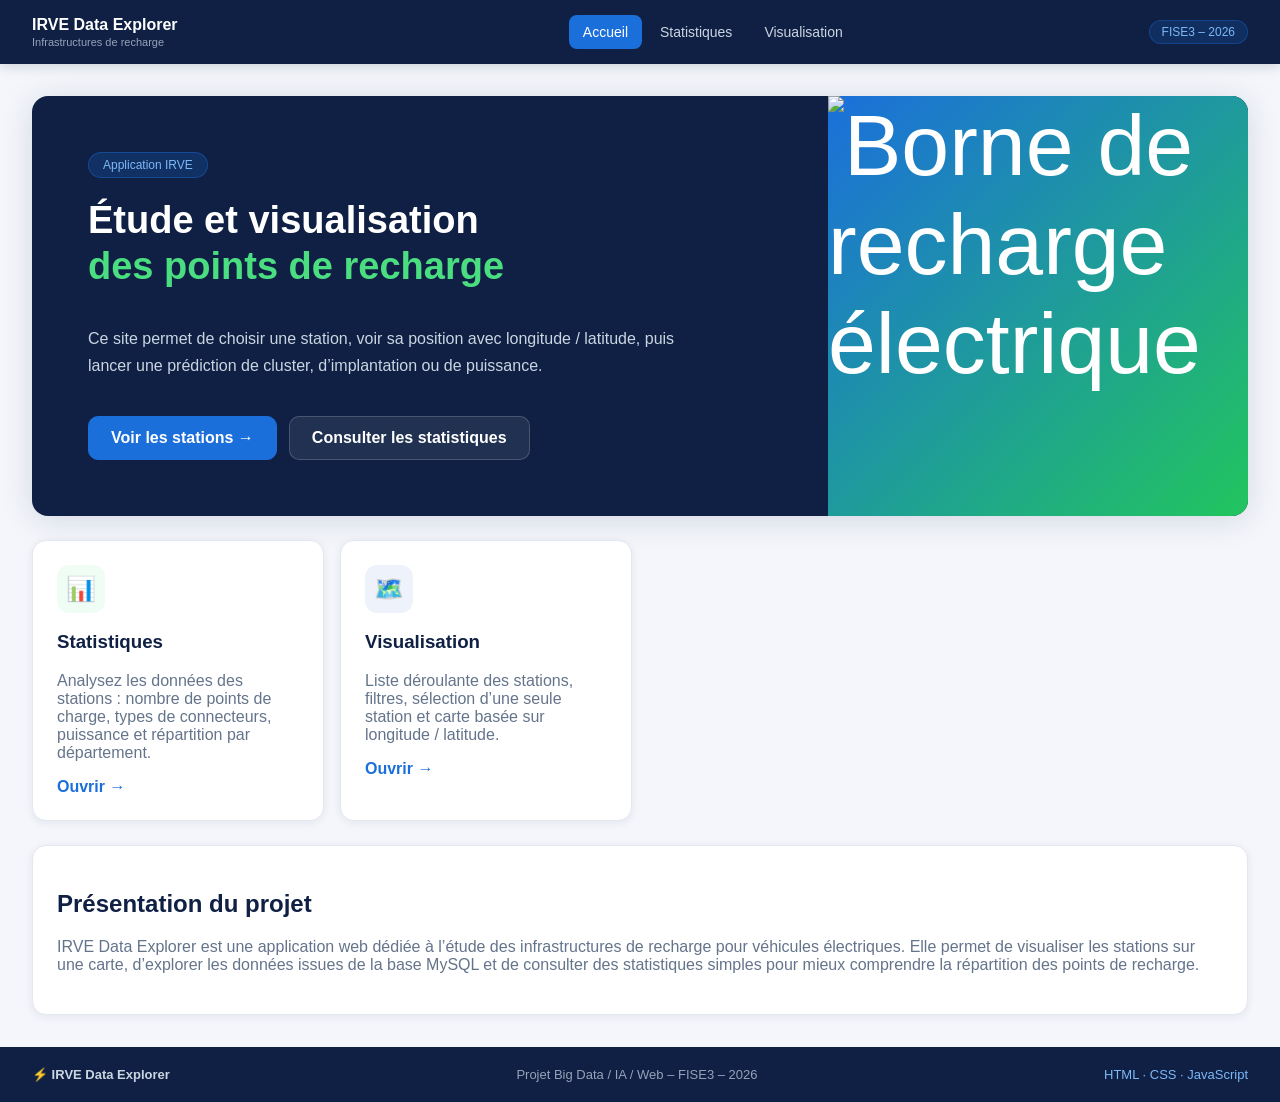
==== commit 4ec25708: "df" ====
--- a/index.html
+++ b/index.html
@@ -9,10 +9,10 @@
 </head>
 
 <body>
+  <!-- En-tête commun : logo, navigation et badge du projet -->
   <header class="site-header">
     <div class="header-inner">
       <a class="logo" href="index.html">
-        <span class="logo-icon">⚡</span>
         <span>
           <strong>IRVE Data Explorer</strong>
           <small>Infrastructures de recharge</small>
@@ -31,7 +31,9 @@
     </div>
   </header>
 
+  <!-- Contenu principal : présentation de l'application et accès aux pages -->
   <main class="container">
+    <!-- Section d’accueil : présentation rapide du projet -->
     <section class="hero">
       <div class="hero-text">
         <span class="pill">Application IRVE</span>
@@ -51,6 +53,7 @@
       </div>
     </section>
 
+    <!-- Cartes de navigation vers les principales fonctionnalités -->
     <section class="cards-grid">
       <article class="feature-card green">
         <div class="feature-icon">📊</div>
@@ -71,6 +74,7 @@
       </article>
     </section>
 
+    <!-- Petit résumé pour expliquer l’objectif du site -->
     <section class="info-box">
       <h2>Présentation du projet</h2>
       <p>
@@ -82,6 +86,7 @@
     </section>
   </main>
 
+  <!-- Pied de page avec les informations générales du projet -->
   <footer class="site-footer">
     <div class="footer-inner">
       <span><strong>⚡ IRVE Data Explorer</strong></span>
@@ -90,6 +95,7 @@
     </div>
   </footer>
 
+  <!-- Scripts utilisés pour charger les données et gérer les interactions -->
   <script src="assets/js/data.js"></script>
   <script src="assets/js/script.js"></script>
 </body>
--- a/assets/css/style.css
+++ b/assets/css/style.css
@@ -968,3 +968,53 @@
     text-align: left;
   }
 }
+
+
+/* ===== Popup statistiques générales sur la carte Visualisation ===== */
+.station-map-popup {
+  min-width: 240px;
+  display: grid;
+  gap: 8px;
+}
+
+.station-map-popup > strong {
+  display: block;
+  color: #0f2044;
+  font-size: 15px;
+  line-height: 1.25;
+  margin-bottom: 2px;
+}
+
+.popup-subtitle {
+  display: inline-block;
+  width: fit-content;
+  padding: 4px 8px;
+  border-radius: 999px;
+  background: #eef4ff;
+  color: #1b4f9c;
+  font-size: 12px;
+  font-weight: 700;
+  margin-bottom: 4px;
+}
+
+.popup-stat-line {
+  display: grid;
+  grid-template-columns: 92px 1fr;
+  gap: 8px;
+  align-items: start;
+  padding-top: 6px;
+  border-top: 1px solid #eef2f7;
+}
+
+.popup-stat-line span {
+  color: #64748b;
+  font-size: 12px;
+  font-weight: 700;
+}
+
+.popup-stat-line b {
+  color: #10234d;
+  font-size: 12px;
+  font-weight: 700;
+  line-height: 1.35;
+}
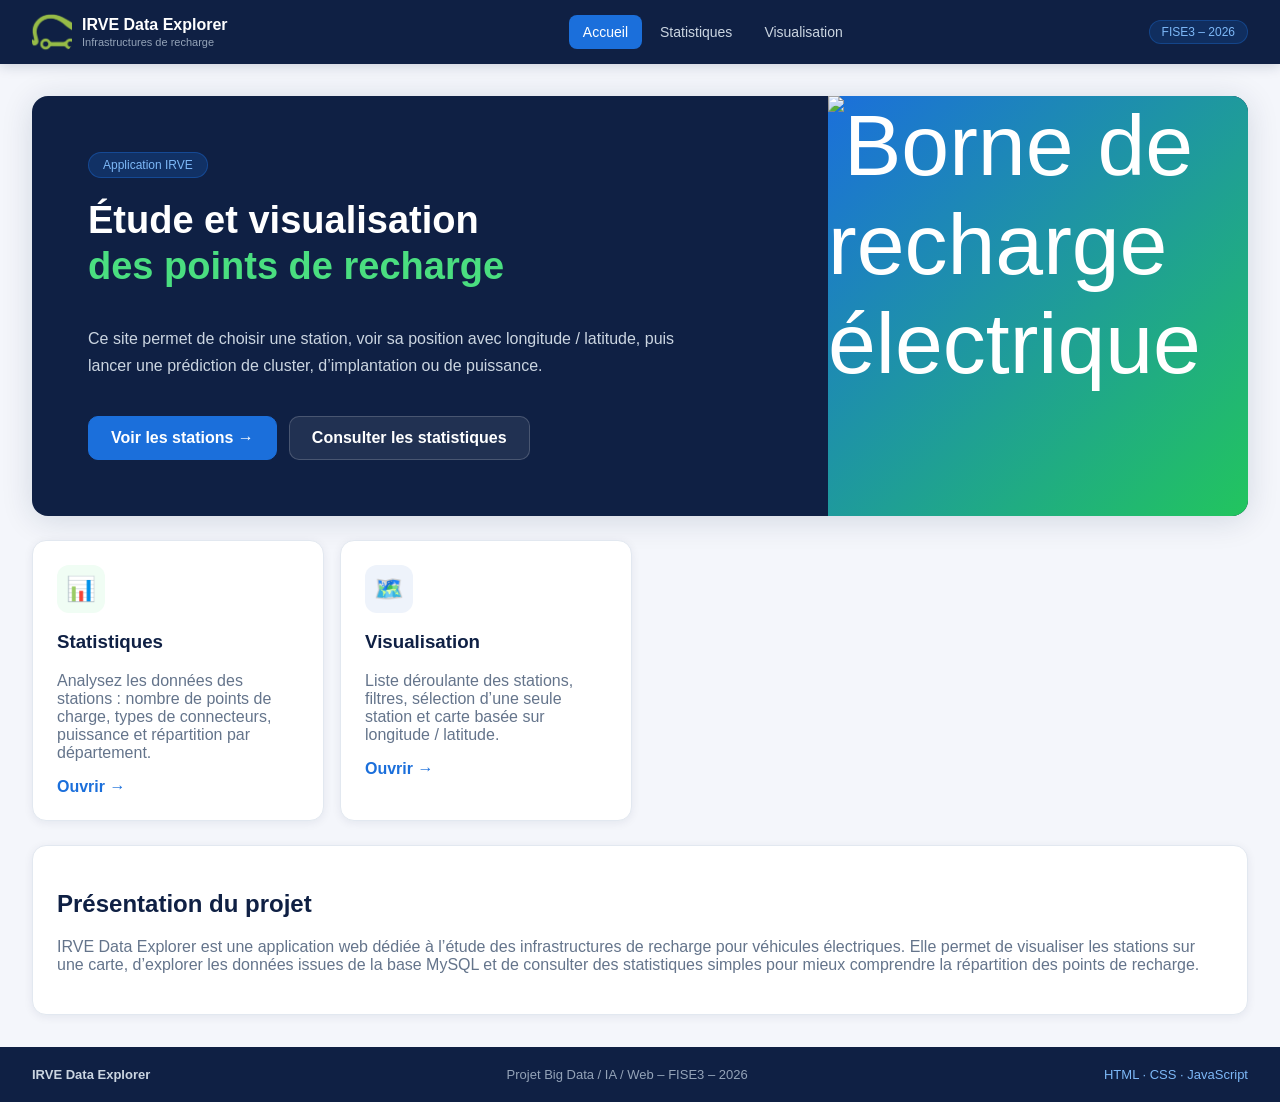
==== commit ae85b43c: "enlever" ====
--- a/index.html
+++ b/index.html
@@ -13,6 +13,9 @@
   <header class="site-header">
     <div class="header-inner">
       <a class="logo" href="index.html">
+        <span class="logo-icon">
+          <img src="image/logo.png" alt="Logo IRVE">
+        </span>
         <span>
           <strong>IRVE Data Explorer</strong>
           <small>Infrastructures de recharge</small>
@@ -64,7 +67,7 @@
         </p>
         <a href="stats.html">Ouvrir →</a>
       </article>
-      
+
       <article class="feature-card blue">
         <div class="feature-icon">🗺️</div>
         <h3>Visualisation</h3>
@@ -89,7 +92,7 @@
   <!-- Pied de page avec les informations générales du projet -->
   <footer class="site-footer">
     <div class="footer-inner">
-      <span><strong>⚡ IRVE Data Explorer</strong></span>
+      <span><strong>IRVE Data Explorer</strong></span>
       <span>Projet Big Data / IA / Web – FISE3 – 2026</span>
       <span class="footer-tags">HTML · CSS · JavaScript</span>
     </div>
--- a/assets/css/style.css
+++ b/assets/css/style.css
@@ -67,13 +67,28 @@
 }
 
 .logo-icon {
-  width: 36px;
-  height: 36px;
-  border-radius: 8px;
-  background: linear-gradient(135deg, var(--blue), var(--green));
+  width: 40px;
+  height: 40px;
+  border-radius: 10px;
+  overflow: hidden;
   display: flex;
   align-items: center;
   justify-content: center;
+  background: transparent;
+}
+
+.logo-icon img {
+  width: 100%;
+  height: 100%;
+  object-fit: cover;
+  display: block;
+}
+
+.logo-icon img {
+  width: 100%;
+  height: 100%;
+  object-fit: cover;
+  display: block;
 }
 
 .logo small {
@@ -345,11 +360,30 @@
   font-weight: bold;
 }
 
-.badge.blue { background: #EEF3FB; color: var(--blue); }
-.badge.green { background: #F0FDF4; color: #16A34A; }
-.badge.orange { background: #FFF5E9; color: #D97706; }
-.badge.purple { background: #F3EFFE; color: #7C3AED; }
-.badge.dark { background: #E2E8F0; color: var(--dark); }
+.badge.blue {
+  background: #EEF3FB;
+  color: var(--blue);
+}
+
+.badge.green {
+  background: #F0FDF4;
+  color: #16A34A;
+}
+
+.badge.orange {
+  background: #FFF5E9;
+  color: #D97706;
+}
+
+.badge.purple {
+  background: #F3EFFE;
+  color: #7C3AED;
+}
+
+.badge.dark {
+  background: #E2E8F0;
+  color: var(--dark);
+}
 
 /* ===== Cartes accueil ===== */
 
@@ -389,10 +423,25 @@
   margin-bottom: 16px;
 }
 
-.feature-card.blue .feature-icon { background: #EEF3FB; color: var(--blue); }
-.feature-card.green .feature-icon { background: #F0FDF4; color: var(--green); }
-.feature-card.orange .feature-icon { background: #FFFBEB; color: var(--orange); }
-.feature-card.purple .feature-icon { background: #F3EFFE; color: var(--purple); }
+.feature-card.blue .feature-icon {
+  background: #EEF3FB;
+  color: var(--blue);
+}
+
+.feature-card.green .feature-icon {
+  background: #F0FDF4;
+  color: var(--green);
+}
+
+.feature-card.orange .feature-icon {
+  background: #FFFBEB;
+  color: var(--orange);
+}
+
+.feature-card.purple .feature-icon {
+  background: #F3EFFE;
+  color: var(--purple);
+}
 
 .feature-card a {
   color: var(--blue);
@@ -764,9 +813,17 @@
   margin: 12px 0 6px;
 }
 
-.method-card.green strong { color: var(--green); }
-.method-card.orange strong { color: var(--orange); }
-.method-card.purple strong { color: var(--purple); }
+.method-card.green strong {
+  color: var(--green);
+}
+
+.method-card.orange strong {
+  color: var(--orange);
+}
+
+.method-card.purple strong {
+  color: var(--purple);
+}
 
 .result-grid.two-cards {
   grid-template-columns: repeat(2, 1fr);
@@ -867,6 +924,7 @@
 /* ===== Responsive ===== */
 
 @media (max-width: 1050px) {
+
   .hero,
   .two-columns,
   .visualisation-layout,
@@ -977,7 +1035,7 @@
   gap: 8px;
 }
 
-.station-map-popup > strong {
+.station-map-popup>strong {
   display: block;
   color: #0f2044;
   font-size: 15px;
@@ -1017,4 +1075,4 @@
   font-size: 12px;
   font-weight: 700;
   line-height: 1.35;
-}
+}
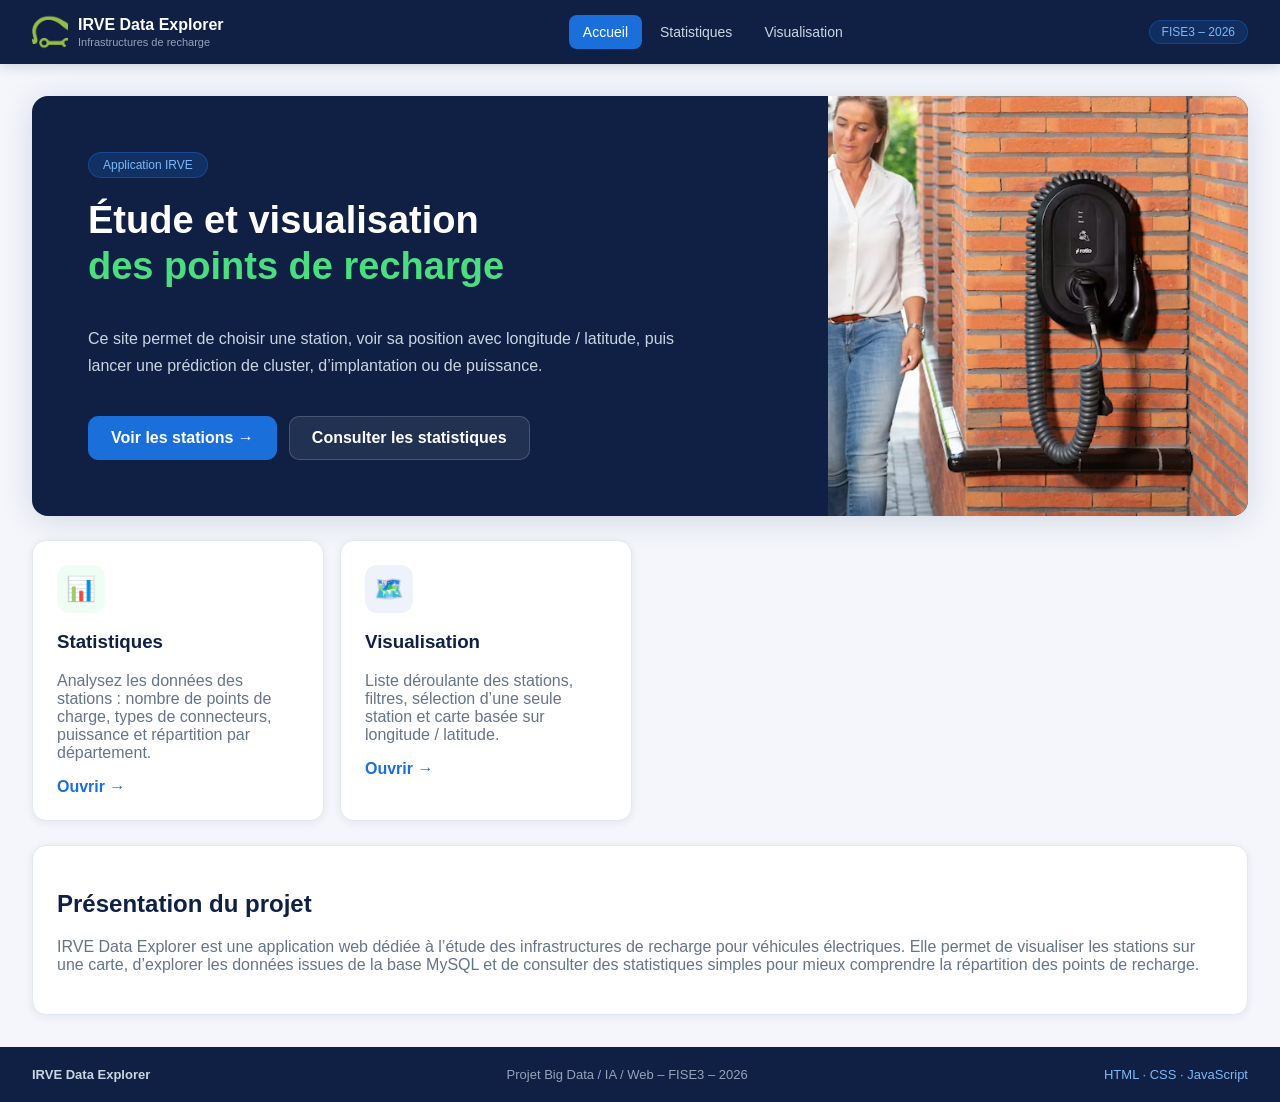
==== commit 0782cb99: "image add" ====
--- a/index.html
+++ b/index.html
@@ -51,7 +51,7 @@
         </div>
       </div>
       <div class="hero-image">
-        <img src="https://images.unsplash.com/photo-1760538978585-f82dc257ec15?w=900&h=500&fit=crop&auto=format"
+        <img src="image/main.png"
           alt="Borne de recharge électrique">
       </div>
     </section>
--- a/assets/css/style.css
+++ b/assets/css/style.css
@@ -1,9 +1,11 @@
 /*
-  Projet IRVE sans React et sans framework.
-  HTML + CSS + JavaScript classique.
-  Version nettoyée : doublons supprimés.
+  Feuille de style principale du projet IRVE.
+  Elle contient la mise en page générale, les couleurs,
+  les tableaux, les cartes et les pages de prédiction.
 */
 
+/* Variables de couleurs utilisées dans tout le site.
+   Cela permet de modifier facilement le thème général. */
 :root {
   --dark: #0F2044;
   --blue: #1B6FDB;
@@ -18,10 +20,12 @@
   --card: #FFFFFF;
 }
 
+/* Le padding et les bordures restent inclus dans la taille des éléments. */
 * {
   box-sizing: border-box;
 }
 
+/* Style général appliqué à toutes les pages. */
 body {
   margin: 0;
   font-family: Arial, Helvetica, sans-serif;
@@ -29,13 +33,16 @@
   color: var(--text);
 }
 
+/* Les liens utilisent leur couleur héritée et n'ont pas de soulignement. */
 a {
   text-decoration: none;
   color: inherit;
 }
 
-/* ===== Header / Footer ===== */
-
+/*  Header / Footer  */
+
+/* En-tête commun à toutes les pages.
+   Il reste visible lorsque l'utilisateur descend dans la page. */
 .site-header {
   background: var(--dark);
   color: white;
@@ -51,6 +58,7 @@
   margin: auto;
 }
 
+/* Organisation du contenu du header : logo, menu et badge. */
 .header-inner {
   min-height: 64px;
   padding: 0 32px;
@@ -66,15 +74,25 @@
   min-width: 245px;
 }
 
+/* Taille fixe du logo pour qu'il reste bien aligné dans le header. */
 .logo-icon {
-  width: 40px;
-  height: 40px;
+  width: 36px;
+  height: 36px;
+  min-width: 36px;
+  max-width: 36px;
   border-radius: 10px;
   overflow: hidden;
   display: flex;
   align-items: center;
   justify-content: center;
   background: transparent;
+}
+
+.logo-icon img {
+  width: 100%;
+  height: 100%;
+  object-fit: contain;
+  display: block;
 }
 
 .logo-icon img {
@@ -84,13 +102,6 @@
   display: block;
 }
 
-.logo-icon img {
-  width: 100%;
-  height: 100%;
-  object-fit: cover;
-  display: block;
-}
-
 .logo small {
   display: block;
   color: #94A3B8;
@@ -98,6 +109,7 @@
   margin-top: 2px;
 }
 
+/* Menu principal centré dans le header. */
 .nav {
   flex: 1;
   display: flex;
@@ -128,6 +140,7 @@
   white-space: nowrap;
 }
 
+/* Le bouton du menu mobile est caché sur les grands écrans. */
 .menu-button {
   display: none;
   border: none;
@@ -138,6 +151,7 @@
   cursor: pointer;
 }
 
+/* Pied de page commun avec les informations du projet. */
 .site-footer {
   background: var(--dark);
   color: #94A3B8;
@@ -160,8 +174,9 @@
   color: #7DB8F7;
 }
 
-/* ===== Layout général ===== */
-
+/*  Layout général  */
+
+/* Conteneur principal qui limite la largeur du contenu. */
 .container {
   max-width: 1440px;
   margin: auto;
@@ -189,6 +204,7 @@
   color: var(--muted);
 }
 
+/* Grilles utilisées pour afficher deux zones côte à côte. */
 .two-columns,
 .visualisation-layout,
 .page-layout,
@@ -204,6 +220,7 @@
   grid-template-columns: 1fr 1fr;
 }
 
+/* Style commun des cartes et panneaux du site. */
 .panel,
 .info-box,
 .stat-card,
@@ -245,8 +262,9 @@
   font-size: 13px;
 }
 
-/* ===== Hero accueil ===== */
-
+/*  Hero accueil  */
+
+/* Grande section de présentation sur la page d'accueil. */
 .hero {
   background: var(--dark);
   border-radius: 16px;
@@ -302,6 +320,7 @@
   font-size: 86px;
 }
 
+/* L'image du hero remplit toute sa zone sans être déformée. */
 .hero-image img {
   width: 100%;
   height: 100%;
@@ -314,8 +333,9 @@
   flex-wrap: wrap;
 }
 
-/* ===== Boutons / Badges ===== */
-
+/*  Boutons / Badges  */
+
+/* Style de base réutilisé pour les différents boutons. */
 .btn {
   display: inline-block;
   border: 1px solid var(--border);
@@ -352,6 +372,7 @@
   border-color: var(--blue);
 }
 
+/* Petits badges utilisés pour afficher un statut ou une catégorie. */
 .badge {
   display: inline-block;
   padding: 4px 8px;
@@ -385,8 +406,9 @@
   color: var(--dark);
 }
 
-/* ===== Cartes accueil ===== */
-
+/*  Cartes accueil  */
+
+/* Grilles utilisées pour les cartes d'accueil et les statistiques. */
 .cards-grid,
 .stats-grid,
 .result-grid,
@@ -448,8 +470,9 @@
   font-weight: bold;
 }
 
-/* ===== Formulaires / Filtres ===== */
-
+/*  Formulaires / Filtres  */
+
+/* Style simple pour les champs de filtre et les listes déroulantes. */
 select,
 input {
   border: 1px solid var(--border);
@@ -482,8 +505,9 @@
   min-width: 260px;
 }
 
-/* ===== Visualisation : tableau + carte ===== */
-
+/*  Visualisation : tableau + carte  */
+
+/* La liste devient scrollable si beaucoup de stations sont affichées. */
 .station-list {
   max-height: 520px;
   overflow-y: auto;
@@ -507,6 +531,7 @@
   background: white;
 }
 
+/* Tableau utilisé pour afficher les stations dans la page Visualisation. */
 .station-table {
   width: 100%;
   border-collapse: collapse;
@@ -539,10 +564,12 @@
   transition: background 0.15s ease;
 }
 
+/* La ligne est mise en évidence au passage de la souris. */
 .station-table tbody tr:hover {
   background: #EEF5FF;
 }
 
+/* Style appliqué à la station sélectionnée par l'utilisateur. */
 .station-table tbody tr.selected-row {
   background: #EAF2FF;
   outline: 2px solid var(--blue);
@@ -584,6 +611,7 @@
   color: var(--dark);
 }
 
+/* Les trois boutons de prédiction sont placés sur la même ligne. */
 .prediction-actions {
   display: grid;
   grid-template-columns: repeat(3, 1fr);
@@ -595,6 +623,7 @@
   min-height: 610px;
 }
 
+/* Dimensions communes des cartes Leaflet du projet. */
 .leaflet-map,
 .cluster-map-frame {
   height: 520px;
@@ -625,12 +654,13 @@
   font-size: 13px;
 }
 
-/* ===== Stats ===== */
+/*  Stats  */
 
 .stats-filter-bar {
   align-items: end;
 }
 
+/* Grille des indicateurs principaux de la page Statistiques. */
 .stats-kpi-grid {
   display: grid;
   grid-template-columns: repeat(6, 1fr);
@@ -638,6 +668,7 @@
   margin-bottom: 20px;
 }
 
+/* Carte utilisée pour afficher une valeur statistique importante. */
 .stat-card {
   padding: 18px;
   text-align: center;
@@ -708,6 +739,7 @@
   background: #EEF5FF;
 }
 
+/* Ligne graphique utilisée pour comparer plusieurs valeurs. */
 .pretty-bar-row {
   display: grid;
   grid-template-columns: 170px 1fr 70px;
@@ -767,6 +799,7 @@
   font-size: 0.88rem;
 }
 
+/* Barre de progression utilisée pour afficher des pourcentages. */
 .pretty-progress-row {
   padding: 14px;
   border: 1px solid #E4ECF7;
@@ -792,7 +825,7 @@
   font-weight: 700;
 }
 
-/* ===== Pages prédiction / cluster ===== */
+/*  Pages prédiction / cluster  */
 
 .method-card,
 .sub-panel,
@@ -829,6 +862,7 @@
   grid-template-columns: repeat(2, 1fr);
 }
 
+/* Listes utilisées pour les résultats des modèles et le résumé d'une station. */
 .method-list,
 .score-list,
 .station-summary {
@@ -854,6 +888,7 @@
   color: var(--muted);
 }
 
+/* Bloc principal qui met en avant le résultat de la prédiction. */
 .main-result {
   background: linear-gradient(180deg, #EEF4FF, #F8FBFF);
   border: 1px solid #DBE7F6;
@@ -870,6 +905,7 @@
   margin-top: 8px;
 }
 
+/* Zone de texte utilisée pour afficher un message ou un statut. */
 .note-simple {
   margin-top: 16px;
   padding: 14px;
@@ -895,6 +931,7 @@
   white-space: nowrap;
 }
 
+/* Résumé du cluster prédit dans la page Cluster. */
 .cluster-result-line {
   display: flex;
   justify-content: space-between;
@@ -921,8 +958,9 @@
   margin-top: 16px;
 }
 
-/* ===== Responsive ===== */
-
+/*  Responsive  */
+
+/* Adaptation de la mise en page pour les tablettes et petits ordinateurs. */
 @media (max-width: 1050px) {
 
   .hero,
@@ -955,6 +993,7 @@
   }
 }
 
+/* Adaptation pour les téléphones : menu mobile et colonnes verticales. */
 @media (max-width: 780px) {
   .header-inner {
     padding: 12px 16px;
@@ -1028,7 +1067,8 @@
 }
 
 
-/* ===== Popup statistiques générales sur la carte Visualisation ===== */
+/*  Popup de la carte 
+   Mise en forme des informations affichées lorsqu'on clique sur une station. */
 .station-map-popup {
   min-width: 240px;
   display: grid;
